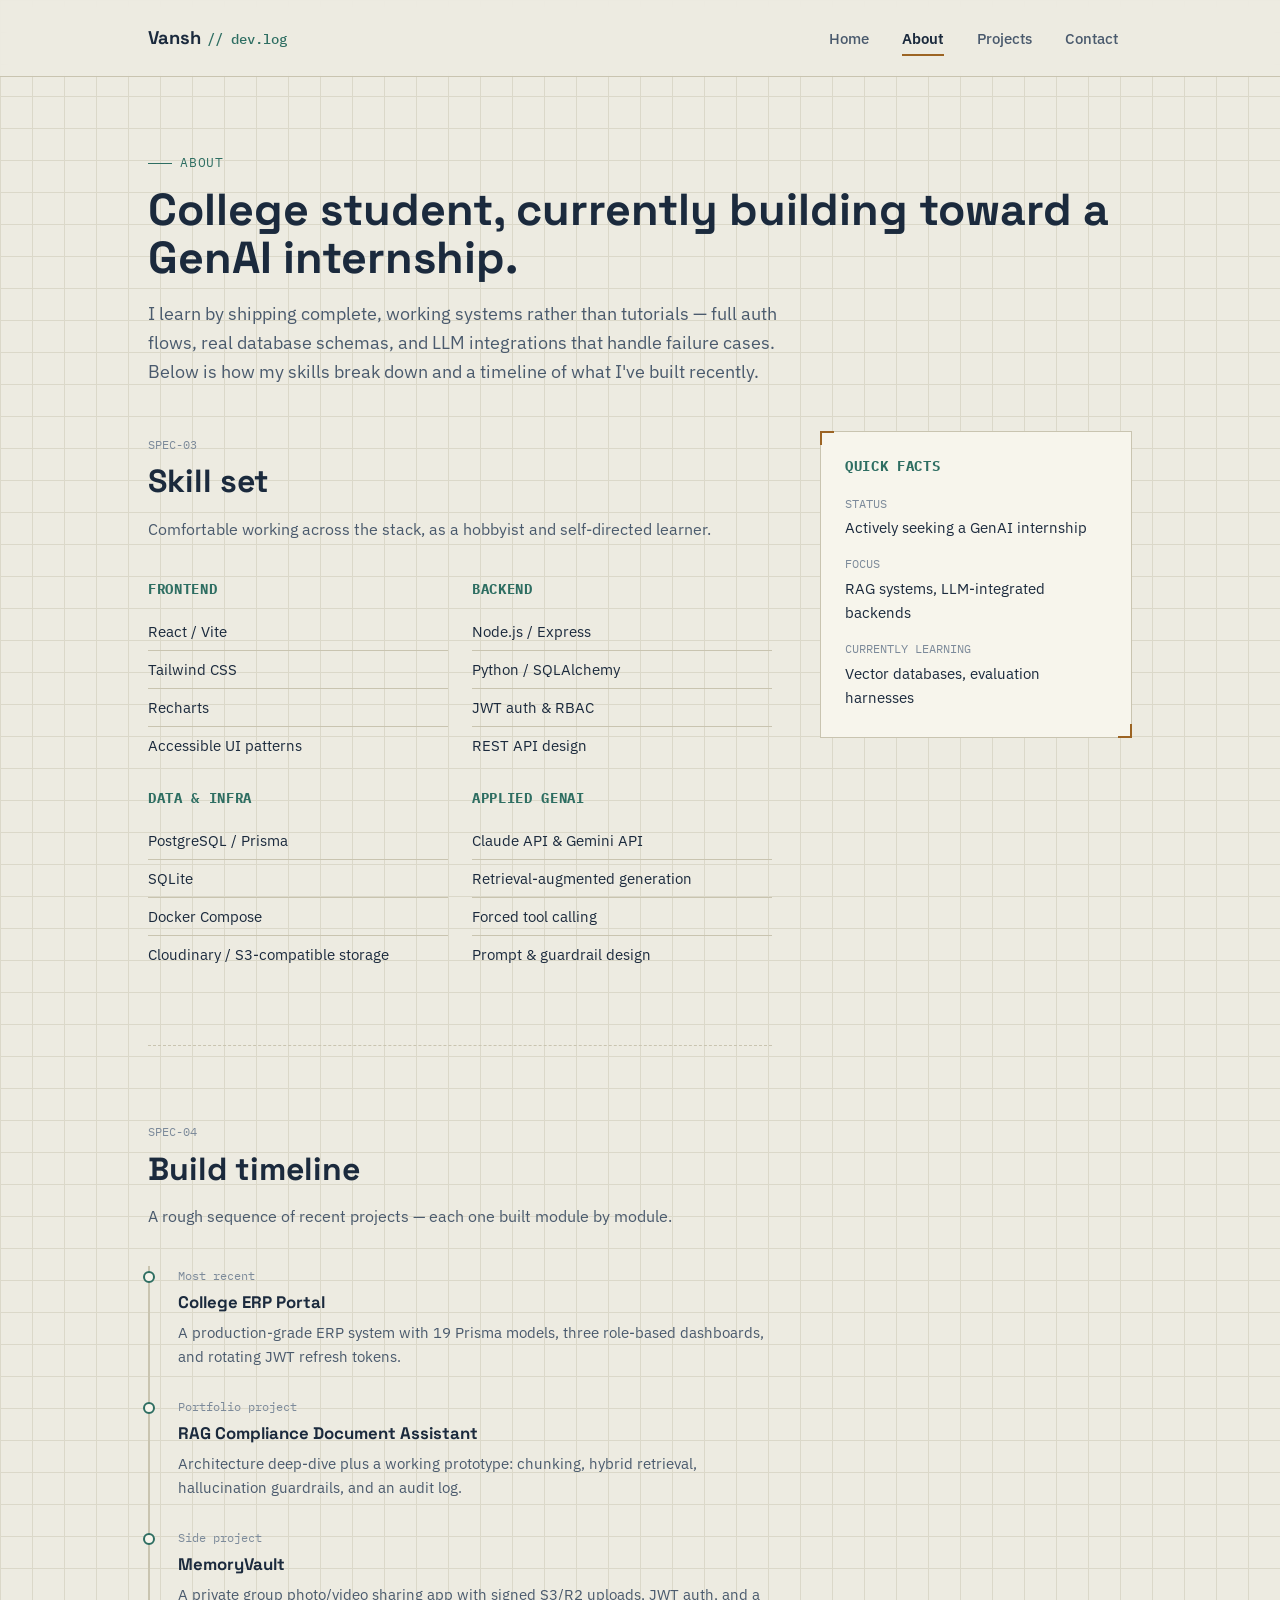
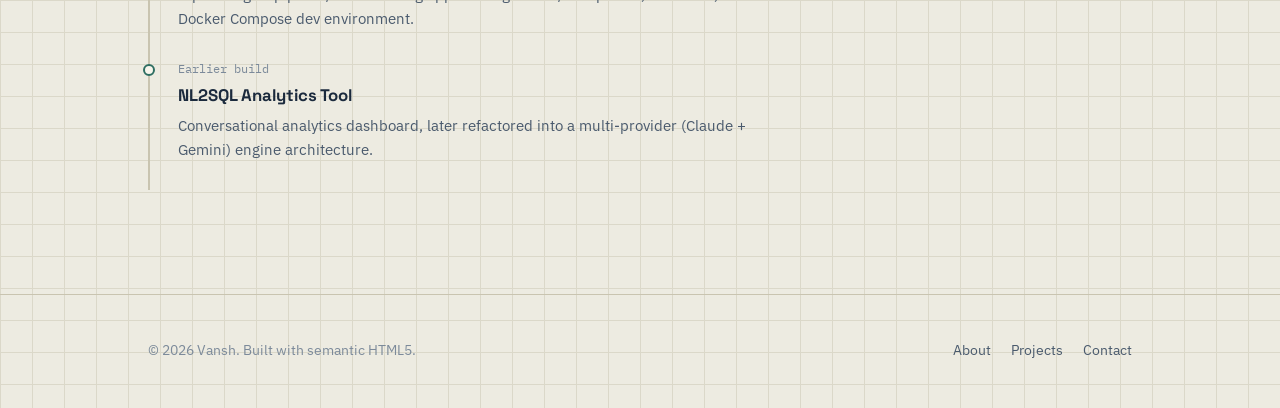
==== about.html @ 2693d818 "initial portfolio website" ====
<!DOCTYPE html>
<html lang="en">
<head>
  <meta charset="UTF-8">
  <meta name="viewport" content="width=device-width, initial-scale=1.0">
  <title>About — Vansh</title>
  <meta name="description" content="About Vansh: background, technical skill set, and a timeline of GenAI and full-stack projects.">
  <meta name="author" content="Vansh">
  <link rel="canonical" href="https://example.com/about.html">
  <link rel="stylesheet" href="css/style.css">
</head>
<body>

  <a class="skip-link" href="#main-content">Skip to main content</a>

  <header class="site-header">
    <div class="wrap header-inner">
      <a class="brand" href="index.html">
        Vansh <span class="brand-mark">// dev.log</span>
      </a>
      <button class="nav-toggle" type="button" aria-expanded="false" aria-controls="primary-nav">
        Menu
      </button>
      <nav class="primary-nav" id="primary-nav" aria-label="Primary">
        <ul>
          <li><a href="index.html">Home</a></li>
          <li><a href="about.html" aria-current="page">About</a></li>
          <li><a href="projects.html">Projects</a></li>
          <li><a href="contact.html">Contact</a></li>
        </ul>
      </nav>
    </div>
  </header>

  <main id="main-content">

    <section class="hero" style="padding-block: clamp(2.5rem, 6vw, 4rem) 1rem;" aria-labelledby="about-heading">
      <div class="wrap">
        <p class="spec-label">About</p>
        <h1 id="about-heading" style="font-family: var(--font-display); font-size: clamp(2rem, 4vw, 2.8rem); margin: 0 0 1rem;">
          College student, currently building toward a GenAI internship.
        </h1>
        <p class="hero-lede" style="max-width: 60ch;">
          I learn by shipping complete, working systems rather than tutorials — full auth flows,
          real database schemas, and LLM integrations that handle failure cases. Below is how my
          skills break down and a timeline of what I've built recently.
        </p>
      </div>
    </section>

    <div class="wrap" style="display: grid; grid-template-columns: 2fr 1fr; gap: 3rem; align-items: start;">
      <div>

        <section class="block" style="border-top: none; padding-top: 0;" aria-labelledby="skills-heading">
          <div class="block-head">
            <span class="section-index">SPEC-03</span>
            <h2 id="skills-heading">Skill set</h2>
            <p>Comfortable working across the stack, as a hobbyist and self-directed learner.</p>
          </div>

          <div class="skill-columns">
            <div>
              <h3>Frontend</h3>
              <ul>
                <li>React / Vite</li>
                <li>Tailwind CSS</li>
                <li>Recharts</li>
                <li>Accessible UI patterns</li>
              </ul>
            </div>
            <div>
              <h3>Backend</h3>
              <ul>
                <li>Node.js / Express</li>
                <li>Python / SQLAlchemy</li>
                <li>JWT auth &amp; RBAC</li>
                <li>REST API design</li>
              </ul>
            </div>
            <div>
              <h3>Data &amp; infra</h3>
              <ul>
                <li>PostgreSQL / Prisma</li>
                <li>SQLite</li>
                <li>Docker Compose</li>
                <li>Cloudinary / S3-compatible storage</li>
              </ul>
            </div>
            <div>
              <h3>Applied GenAI</h3>
              <ul>
                <li>Claude API &amp; Gemini API</li>
                <li>Retrieval-augmented generation</li>
                <li>Forced tool calling</li>
                <li>Prompt &amp; guardrail design</li>
              </ul>
            </div>
          </div>
        </section>

        <section class="block" aria-labelledby="timeline-heading">
          <div class="block-head">
            <span class="section-index">SPEC-04</span>
            <h2 id="timeline-heading">Build timeline</h2>
            <p>A rough sequence of recent projects — each one built module by module.</p>
          </div>

          <ol class="timeline">
            <li>
              <span class="timeline-label">Most recent</span>
              <h3>College ERP Portal</h3>
              <p>A production-grade ERP system with 19 Prisma models, three role-based dashboards, and rotating JWT refresh tokens.</p>
            </li>
            <li>
              <span class="timeline-label">Portfolio project</span>
              <h3>RAG Compliance Document Assistant</h3>
              <p>Architecture deep-dive plus a working prototype: chunking, hybrid retrieval, hallucination guardrails, and an audit log.</p>
            </li>
            <li>
              <span class="timeline-label">Side project</span>
              <h3>MemoryVault</h3>
              <p>A private group photo/video sharing app with signed S3/R2 uploads, JWT auth, and a Docker Compose dev environment.</p>
            </li>
            <li>
              <span class="timeline-label">Earlier build</span>
              <h3>NL2SQL Analytics Tool</h3>
              <p>Conversational analytics dashboard, later refactored into a multi-provider (Claude + Gemini) engine architecture.</p>
            </li>
          </ol>
        </section>

      </div>

      <aside class="block" style="border-top: none; padding-top: 0;" aria-labelledby="quickfacts-heading">
        <div class="bracket-frame" style="padding: 1.5rem;">
          <h2 id="quickfacts-heading" style="font-family: var(--font-mono); font-size: 0.85rem; text-transform: uppercase; letter-spacing: 0.05em; color: var(--accent-teal); margin: 0 0 1rem;">
            Quick facts
          </h2>
          <dl style="margin: 0;">
            <dt style="font-family: var(--font-mono); font-size: 0.75rem; color: var(--ink-faint); text-transform: uppercase;">Status</dt>
            <dd style="margin: 0.2rem 0 0.9rem; font-size: 0.94rem;">Actively seeking a GenAI internship</dd>

            <dt style="font-family: var(--font-mono); font-size: 0.75rem; color: var(--ink-faint); text-transform: uppercase;">Focus</dt>
            <dd style="margin: 0.2rem 0 0.9rem; font-size: 0.94rem;">RAG systems, LLM-integrated backends</dd>

            <dt style="font-family: var(--font-mono); font-size: 0.75rem; color: var(--ink-faint); text-transform: uppercase;">Currently learning</dt>
            <dd style="margin: 0.2rem 0; font-size: 0.94rem;">Vector databases, evaluation harnesses</dd>
          </dl>
        </div>
      </aside>
    </div>

  </main>

  <footer class="site-footer">
    <div class="wrap footer-inner">
      <p>&copy; 2026 Vansh. Built with semantic HTML5.</p>
      <ul class="footer-links">
        <li><a href="about.html">About</a></li>
        <li><a href="projects.html">Projects</a></li>
        <li><a href="contact.html">Contact</a></li>
      </ul>
    </div>
  </footer>

  <script src="js/main.js"></script>
</body>
</html>
---- css/style.css ----
/* =========================================================
   Vansh — Portfolio
   Design concept: engineering spec sheet / lab notebook
   ========================================================= */

@import url('https://fonts.googleapis.com/css2?family=Space+Grotesk:wght@500;600;700&family=IBM+Plex+Sans:wght@400;500;600&family=IBM+Plex+Mono:wght@400;500&display=swap');

:root {
  /* Color tokens */
  --bg: #EDEBE1;
  --bg-line: #DBD8C9;
  --surface: #F7F5EC;
  --surface-raised: #FFFFFF;
  --ink: #1B2A3D;
  --ink-soft: #4A5A6D;
  --ink-faint: #7C8A9A;
  --border: #C9C4B0;
  --accent-teal: #2E6E62;
  --accent-teal-bg: #E2ECE8;
  --accent-amber: #9C6423;
  --accent-amber-bg: #F3E8D6;
  --focus-ring: #1857B8;

  /* Type */
  --font-display: 'Space Grotesk', 'Segoe UI', sans-serif;
  --font-body: 'IBM Plex Sans', 'Segoe UI', sans-serif;
  --font-mono: 'IBM Plex Mono', 'Courier New', monospace;

  /* Layout */
  --content-width: 1080px;
  --gutter: clamp(1.25rem, 4vw, 3rem);
}

*, *::before, *::after { box-sizing: border-box; }

html {
  scroll-behavior: smooth;
}

@media (prefers-reduced-motion: reduce) {
  html { scroll-behavior: auto; }
  *, *::before, *::after {
    animation-duration: 0.01ms !important;
    animation-iteration-count: 1 !important;
    transition-duration: 0.01ms !important;
    scroll-behavior: auto !important;
  }
}

body {
  margin: 0;
  background-color: var(--bg);
  background-image:
    linear-gradient(var(--bg-line) 1px, transparent 1px),
    linear-gradient(90deg, var(--bg-line) 1px, transparent 1px);
  background-size: 32px 32px;
  color: var(--ink);
  font-family: var(--font-body);
  font-size: 1rem;
  line-height: 1.6;
  -webkit-font-smoothing: antialiased;
}

img { max-width: 100%; display: block; }

/* -----------------------------------------
   Accessibility utilities
   ----------------------------------------- */

.visually-hidden {
  position: absolute;
  width: 1px; height: 1px;
  padding: 0; margin: -1px;
  overflow: hidden;
  clip: rect(0,0,0,0);
  white-space: nowrap;
  border: 0;
}

.skip-link {
  position: absolute;
  left: 1rem;
  top: -3.5rem;
  background: var(--ink);
  color: var(--surface);
  padding: 0.75rem 1.25rem;
  border-radius: 4px;
  font-family: var(--font-mono);
  font-size: 0.9rem;
  text-decoration: none;
  z-index: 100;
  transition: top 0.15s ease;
}

.skip-link:focus {
  top: 1rem;
}

:focus-visible {
  outline: 3px solid var(--focus-ring);
  outline-offset: 3px;
  border-radius: 2px;
}

a { color: var(--accent-teal); }
a:hover { color: var(--ink); }

/* -----------------------------------------
   Layout shell
   ----------------------------------------- */

.wrap {
  max-width: var(--content-width);
  margin-inline: auto;
  padding-inline: var(--gutter);
}

/* -----------------------------------------
   Header / Nav
   ----------------------------------------- */

.site-header {
  position: sticky;
  top: 0;
  z-index: 50;
  background: rgba(237, 235, 225, 0.92);
  backdrop-filter: blur(6px);
  border-bottom: 1px solid var(--border);
}

.header-inner {
  display: flex;
  align-items: center;
  justify-content: space-between;
  padding-block: 1.1rem;
}

.brand {
  font-family: var(--font-display);
  font-weight: 700;
  font-size: 1.15rem;
  color: var(--ink);
  text-decoration: none;
  display: flex;
  align-items: baseline;
  gap: 0.4rem;
}

.brand .brand-mark {
  color: var(--accent-teal);
  font-family: var(--font-mono);
  font-weight: 500;
  font-size: 0.85rem;
}

.brand:hover { color: var(--ink); }

.primary-nav ul {
  list-style: none;
  display: flex;
  gap: 0.25rem;
  margin: 0;
  padding: 0;
}

.primary-nav a {
  display: inline-block;
  padding: 0.5rem 0.9rem;
  color: var(--ink-soft);
  text-decoration: none;
  font-size: 0.95rem;
  font-weight: 500;
  border-radius: 4px;
}

.primary-nav a:hover {
  color: var(--ink);
  background: var(--surface);
}

.primary-nav a[aria-current="page"] {
  color: var(--ink);
  font-weight: 600;
  position: relative;
}

.primary-nav a[aria-current="page"]::after {
  content: "";
  position: absolute;
  left: 0.9rem;
  right: 0.9rem;
  bottom: 0.15rem;
  height: 2px;
  background: var(--accent-amber);
}

.nav-toggle {
  display: none;
  background: none;
  border: 1px solid var(--border);
  border-radius: 4px;
  padding: 0.5rem 0.7rem;
  font-family: var(--font-mono);
  font-size: 0.85rem;
  color: var(--ink);
  cursor: pointer;
}

@media (max-width: 720px) {
  .nav-toggle { display: inline-block; }
  .primary-nav {
    display: none;
    width: 100%;
  }
  .primary-nav.is-open { display: block; }
  .primary-nav ul {
    flex-direction: column;
    padding-block: 0.5rem 1rem;
  }
  .header-inner { flex-wrap: wrap; }
}

/* -----------------------------------------
   Spec label / eyebrow system
   ----------------------------------------- */

.spec-label {
  font-family: var(--font-mono);
  font-size: 0.8rem;
  letter-spacing: 0.06em;
  color: var(--accent-teal);
  text-transform: uppercase;
  display: inline-flex;
  align-items: center;
  gap: 0.5rem;
  margin-bottom: 0.75rem;
}

.spec-label::before {
  content: "";
  width: 1.5rem;
  height: 1px;
  background: var(--accent-teal);
}

/* -----------------------------------------
   Corner-bracket framing (technical drawing motif)
   ----------------------------------------- */

.bracket-frame {
  position: relative;
  border: 1px solid var(--border);
  background: var(--surface);
}

.bracket-frame::before,
.bracket-frame::after {
  content: "";
  position: absolute;
  width: 14px;
  height: 14px;
  border: 2px solid var(--accent-amber);
}

.bracket-frame::before {
  top: -1px; left: -1px;
  border-right: none;
  border-bottom: none;
}

.bracket-frame::after {
  bottom: -1px; right: -1px;
  border-left: none;
  border-top: none;
}

/* -----------------------------------------
   Hero
   ----------------------------------------- */

.hero {
  padding-block: clamp(3rem, 8vw, 6rem) clamp(2rem, 6vw, 4rem);
}

.hero-grid {
  display: grid;
  grid-template-columns: 1.1fr 0.9fr;
  gap: clamp(2rem, 5vw, 4rem);
  align-items: center;
}

@media (max-width: 860px) {
  .hero-grid { grid-template-columns: 1fr; }
}

.hero h1 {
  font-family: var(--font-display);
  font-size: clamp(2.2rem, 5vw, 3.4rem);
  line-height: 1.08;
  margin: 0 0 1.1rem;
  color: var(--ink);
}

.hero h1 .accent { color: var(--accent-teal); }

.hero-lede {
  font-size: 1.15rem;
  color: var(--ink-soft);
  max-width: 46ch;
  margin: 0 0 1.75rem;
}

.hero-actions {
  display: flex;
  gap: 0.9rem;
  flex-wrap: wrap;
}

.btn {
  font-family: var(--font-body);
  font-weight: 600;
  font-size: 0.95rem;
  padding: 0.8rem 1.4rem;
  border-radius: 4px;
  text-decoration: none;
  display: inline-flex;
  align-items: center;
  gap: 0.5rem;
  border: 1px solid transparent;
  cursor: pointer;
}

.btn-primary {
  background: var(--ink);
  color: var(--surface);
}
.btn-primary:hover { background: var(--accent-teal); color: #fff; }

.btn-secondary {
  background: transparent;
  color: var(--ink);
  border-color: var(--border);
}
.btn-secondary:hover { border-color: var(--ink); background: var(--surface); }

/* -----------------------------------------
   Pipeline diagram (signature element)
   ----------------------------------------- */

.pipeline-diagram {
  width: 100%;
  height: auto;
}

.pipeline-diagram text {
  font-family: var(--font-mono);
}

.pipeline-node-label {
  font-size: 11px;
  fill: var(--ink-faint);
  letter-spacing: 0.04em;
}

.pipeline-node-title {
  font-size: 14px;
  font-weight: 600;
  fill: var(--ink);
}

/* -----------------------------------------
   Sections
   ----------------------------------------- */

section.block {
  padding-block: clamp(2.5rem, 6vw, 4.5rem);
  border-top: 1px dashed var(--border);
}

.block-head {
  max-width: 60ch;
  margin-bottom: 2.25rem;
}

.block-head h2 {
  font-family: var(--font-display);
  font-size: clamp(1.5rem, 3vw, 2rem);
  margin: 0 0 0.6rem;
}

.block-head p {
  color: var(--ink-soft);
  margin: 0;
}

/* -----------------------------------------
   Cards (projects, strengths)
   ----------------------------------------- */

.card-grid {
  display: grid;
  grid-template-columns: repeat(auto-fit, minmax(260px, 1fr));
  gap: 1.25rem;
}

.card {
  background: var(--surface);
  border: 1px solid var(--border);
  border-radius: 6px;
  padding: 1.5rem;
}

.card h3 {
  font-family: var(--font-display);
  font-size: 1.1rem;
  margin: 0 0 0.5rem;
}

.card p {
  color: var(--ink-soft);
  margin: 0 0 0.9rem;
  font-size: 0.96rem;
}

.tag-list {
  list-style: none;
  display: flex;
  flex-wrap: wrap;
  gap: 0.4rem;
  padding: 0;
  margin: 0 0 0.9rem;
}

.tag-list li {
  font-family: var(--font-mono);
  font-size: 0.75rem;
  background: var(--accent-teal-bg);
  color: var(--accent-teal);
  padding: 0.25rem 0.55rem;
  border-radius: 3px;
}

.card-link {
  font-family: var(--font-mono);
  font-size: 0.85rem;
  font-weight: 500;
  text-decoration: none;
  display: inline-flex;
  align-items: center;
  gap: 0.35rem;
}

/* -----------------------------------------
   Project detail articles (projects.html)
   ----------------------------------------- */

.project-article {
  padding-block: clamp(2rem, 5vw, 3.5rem);
  border-top: 1px dashed var(--border);
}

.project-article:first-of-type {
  border-top: none;
}

.project-head {
  display: flex;
  justify-content: space-between;
  align-items: baseline;
  flex-wrap: wrap;
  gap: 0.75rem;
  margin-bottom: 1rem;
}

.project-head h2 {
  font-family: var(--font-display);
  font-size: 1.5rem;
  margin: 0;
}

.project-status {
  font-family: var(--font-mono);
  font-size: 0.75rem;
  text-transform: uppercase;
  letter-spacing: 0.05em;
  color: var(--accent-amber);
  background: var(--accent-amber-bg);
  padding: 0.3rem 0.6rem;
  border-radius: 3px;
}

.project-body {
  display: grid;
  grid-template-columns: 2fr 1fr;
  gap: 2rem;
}

@media (max-width: 780px) {
  .project-body { grid-template-columns: 1fr; }
}

.project-meta dt {
  font-family: var(--font-mono);
  font-size: 0.75rem;
  text-transform: uppercase;
  color: var(--ink-faint);
  margin-top: 0.9rem;
}

.project-meta dt:first-child { margin-top: 0; }

.project-meta dd {
  margin: 0.2rem 0 0;
  font-size: 0.92rem;
  color: var(--ink-soft);
}

/* -----------------------------------------
   Skills / about
   ----------------------------------------- */

.skill-columns {
  display: grid;
  grid-template-columns: repeat(auto-fit, minmax(220px, 1fr));
  gap: 1.5rem;
}

.skill-columns h3 {
  font-family: var(--font-mono);
  font-size: 0.85rem;
  text-transform: uppercase;
  letter-spacing: 0.05em;
  color: var(--accent-teal);
  margin: 0 0 0.75rem;
}

.skill-columns ul {
  margin: 0;
  padding: 0;
  list-style: none;
}

.skill-columns li {
  padding: 0.4rem 0;
  border-bottom: 1px solid var(--border);
  font-size: 0.95rem;
}

.skill-columns li:last-child { border-bottom: none; }

/* Timeline */

.timeline {
  list-style: none;
  margin: 0;
  padding: 0;
  border-left: 2px solid var(--border);
}

.timeline li {
  position: relative;
  padding: 0 0 1.75rem 1.75rem;
}

.timeline li::before {
  content: "";
  position: absolute;
  left: -7px;
  top: 0.3rem;
  width: 12px;
  height: 12px;
  border-radius: 50%;
  background: var(--surface);
  border: 2px solid var(--accent-teal);
}

.timeline .timeline-label {
  font-family: var(--font-mono);
  font-size: 0.78rem;
  color: var(--ink-faint);
  display: block;
  margin-bottom: 0.2rem;
}

.timeline h3 {
  font-family: var(--font-display);
  font-size: 1.05rem;
  margin: 0 0 0.3rem;
}

.timeline p {
  margin: 0;
  color: var(--ink-soft);
  font-size: 0.94rem;
}

/* -----------------------------------------
   Contact form
   ----------------------------------------- */

.contact-layout {
  display: grid;
  grid-template-columns: 1fr 1.2fr;
  gap: 2.5rem;
}

@media (max-width: 780px) {
  .contact-layout { grid-template-columns: 1fr; }
}

.contact-form {
  display: flex;
  flex-direction: column;
  gap: 1.3rem;
}

.form-field {
  display: flex;
  flex-direction: column;
  gap: 0.4rem;
}

.form-field label {
  font-family: var(--font-mono);
  font-size: 0.8rem;
  text-transform: uppercase;
  letter-spacing: 0.04em;
  color: var(--ink);
}

.required-mark {
  color: var(--accent-amber);
}

.form-field input,
.form-field textarea,
.form-field select {
  font-family: var(--font-body);
  font-size: 1rem;
  padding: 0.75rem 0.9rem;
  border: 1px solid var(--border);
  border-radius: 4px;
  background: var(--surface-raised);
  color: var(--ink);
}

.form-field input:focus-visible,
.form-field textarea:focus-visible,
.form-field select:focus-visible {
  outline: 3px solid var(--focus-ring);
  outline-offset: 1px;
  border-color: var(--focus-ring);
}

.form-hint {
  font-size: 0.82rem;
  color: var(--ink-faint);
}

.form-error {
  font-size: 0.85rem;
  color: #A3312A;
  font-weight: 600;
  display: none;
}

.form-field.has-error .form-error { display: block; }
.form-field.has-error input,
.form-field.has-error textarea {
  border-color: #A3312A;
}

.form-status {
  font-size: 0.9rem;
  padding: 0.8rem 1rem;
  border-radius: 4px;
  display: none;
}

.form-status.is-visible { display: block; }

.form-status.success {
  background: var(--accent-teal-bg);
  color: var(--accent-teal);
}

.contact-aside .card { margin-bottom: 1rem; }

.contact-list {
  list-style: none;
  margin: 0;
  padding: 0;
}

.contact-list li {
  display: flex;
  justify-content: space-between;
  gap: 1rem;
  padding: 0.6rem 0;
  border-bottom: 1px solid var(--border);
  font-size: 0.94rem;
}

.contact-list li:last-child { border-bottom: none; }

.contact-list dt {
  font-family: var(--font-mono);
  font-size: 0.78rem;
  color: var(--ink-faint);
}

/* -----------------------------------------
   Footer
   ----------------------------------------- */

.site-footer {
  border-top: 1px solid var(--border);
  padding-block: 2rem;
  margin-top: 2rem;
}

.footer-inner {
  display: flex;
  justify-content: space-between;
  align-items: center;
  flex-wrap: wrap;
  gap: 1rem;
  font-size: 0.85rem;
  color: var(--ink-faint);
}

.footer-inner a {
  color: var(--ink-soft);
  text-decoration: none;
}

.footer-inner a:hover { color: var(--ink); text-decoration: underline; }

.footer-links {
  list-style: none;
  display: flex;
  gap: 1.25rem;
  padding: 0;
  margin: 0;
}

/* -----------------------------------------
   Misc
   ----------------------------------------- */

.section-index {
  font-family: var(--font-mono);
  font-size: 0.75rem;
  color: var(--ink-faint);
}
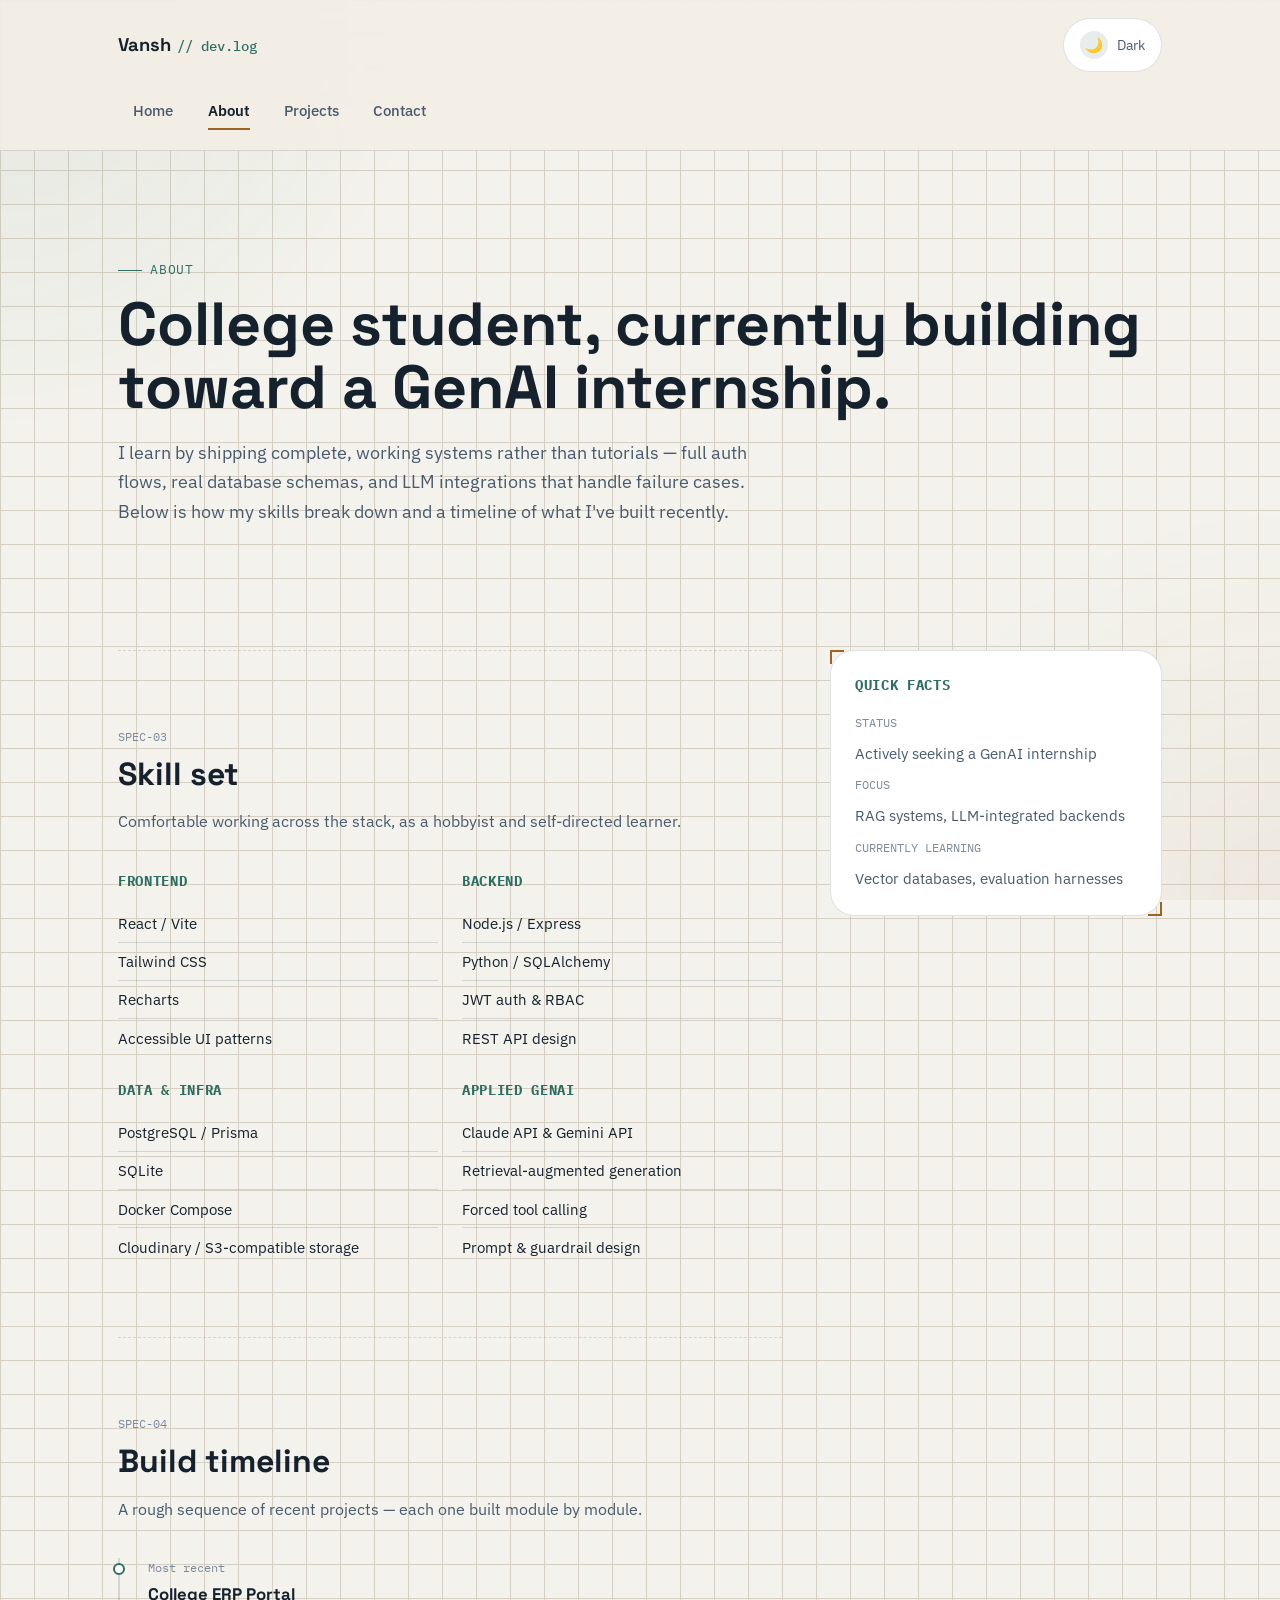
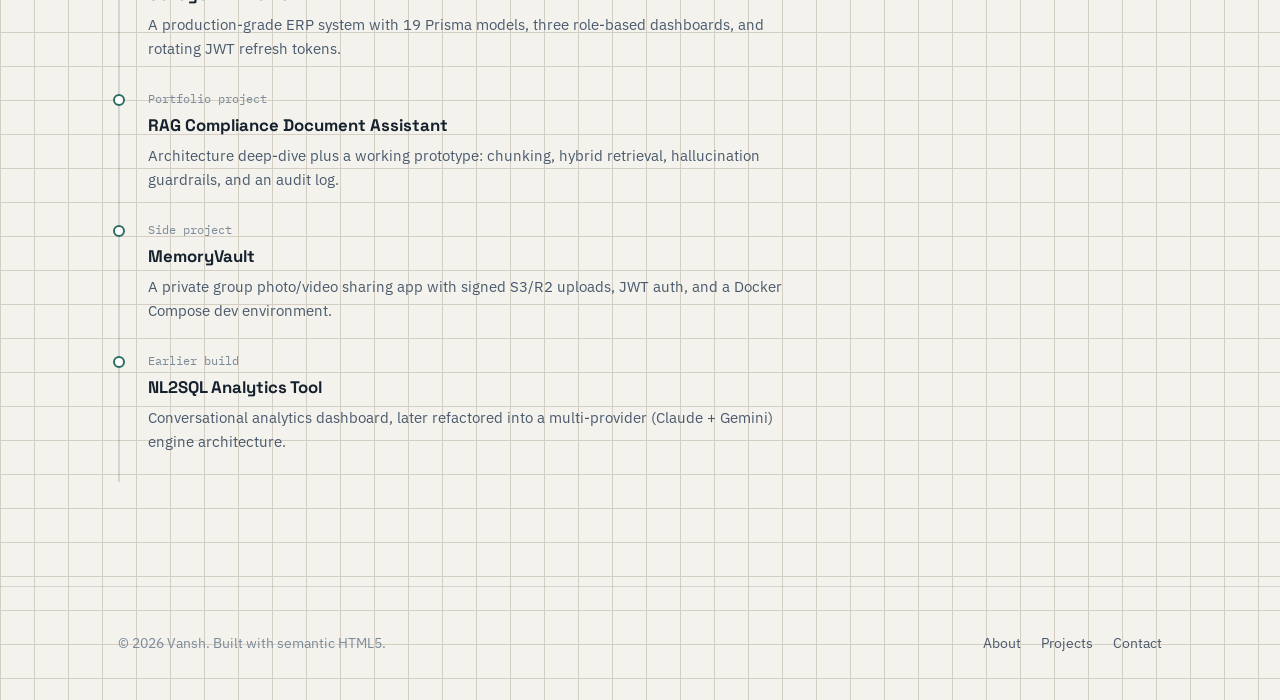
==== commit e8dad78b: "Update portfolio: improve styling and functionality" ====
--- a/about.html
+++ b/about.html
@@ -18,9 +18,15 @@
       <a class="brand" href="index.html">
         Vansh <span class="brand-mark">// dev.log</span>
       </a>
-      <button class="nav-toggle" type="button" aria-expanded="false" aria-controls="primary-nav">
-        Menu
-      </button>
+      <div class="header-actions">
+        <button class="theme-toggle" type="button" aria-label="Toggle dark mode" aria-pressed="false">
+          <span class="theme-toggle__icon">🌙</span>
+          <span class="theme-toggle__label">Dark</span>
+        </button>
+        <button class="nav-toggle" type="button" aria-expanded="false" aria-controls="primary-nav">
+          Menu
+        </button>
+      </div>
       <nav class="primary-nav" id="primary-nav" aria-label="Primary">
         <ul>
           <li><a href="index.html">Home</a></li>
@@ -34,13 +40,13 @@
 
   <main id="main-content">
 
-    <section class="hero" style="padding-block: clamp(2.5rem, 6vw, 4rem) 1rem;" aria-labelledby="about-heading">
-      <div class="wrap">
+    <section class="hero" aria-labelledby="about-heading">
+      <div class="wrap hero-hero">
         <p class="spec-label">About</p>
-        <h1 id="about-heading" style="font-family: var(--font-display); font-size: clamp(2rem, 4vw, 2.8rem); margin: 0 0 1rem;">
+        <h1 id="about-heading">
           College student, currently building toward a GenAI internship.
         </h1>
-        <p class="hero-lede" style="max-width: 60ch;">
+        <p class="hero-lede">
           I learn by shipping complete, working systems rather than tutorials — full auth flows,
           real database schemas, and LLM integrations that handle failure cases. Below is how my
           skills break down and a timeline of what I've built recently.
@@ -48,10 +54,10 @@
       </div>
     </section>
 
-    <div class="wrap" style="display: grid; grid-template-columns: 2fr 1fr; gap: 3rem; align-items: start;">
+    <div class="wrap page-grid">
       <div>
 
-        <section class="block" style="border-top: none; padding-top: 0;" aria-labelledby="skills-heading">
+        <section class="block no-top-border" aria-labelledby="skills-heading">
           <div class="block-head">
             <span class="section-index">SPEC-03</span>
             <h2 id="skills-heading">Skill set</h2>
@@ -131,20 +137,18 @@
 
       </div>
 
-      <aside class="block" style="border-top: none; padding-top: 0;" aria-labelledby="quickfacts-heading">
-        <div class="bracket-frame" style="padding: 1.5rem;">
-          <h2 id="quickfacts-heading" style="font-family: var(--font-mono); font-size: 0.85rem; text-transform: uppercase; letter-spacing: 0.05em; color: var(--accent-teal); margin: 0 0 1rem;">
-            Quick facts
-          </h2>
-          <dl style="margin: 0;">
-            <dt style="font-family: var(--font-mono); font-size: 0.75rem; color: var(--ink-faint); text-transform: uppercase;">Status</dt>
-            <dd style="margin: 0.2rem 0 0.9rem; font-size: 0.94rem;">Actively seeking a GenAI internship</dd>
+      <aside class="block no-top-border quick-facts" aria-labelledby="quickfacts-heading">
+        <div class="bracket-frame quick-facts-panel">
+          <h2 id="quickfacts-heading">Quick facts</h2>
+          <dl>
+            <dt>Status</dt>
+            <dd>Actively seeking a GenAI internship</dd>
 
-            <dt style="font-family: var(--font-mono); font-size: 0.75rem; color: var(--ink-faint); text-transform: uppercase;">Focus</dt>
-            <dd style="margin: 0.2rem 0 0.9rem; font-size: 0.94rem;">RAG systems, LLM-integrated backends</dd>
+            <dt>Focus</dt>
+            <dd>RAG systems, LLM-integrated backends</dd>
 
-            <dt style="font-family: var(--font-mono); font-size: 0.75rem; color: var(--ink-faint); text-transform: uppercase;">Currently learning</dt>
-            <dd style="margin: 0.2rem 0; font-size: 0.94rem;">Vector databases, evaluation harnesses</dd>
+            <dt>Currently learning</dt>
+            <dd>Vector databases, evaluation harnesses</dd>
           </dl>
         </div>
       </aside>
--- a/css/style.css
+++ b/css/style.css
@@ -1,4 +1,4 @@
-/* =========================================================
+﻿/* =========================================================
    Vansh — Portfolio
    Design concept: engineering spec sheet / lab notebook
    ========================================================= */
@@ -6,29 +6,26 @@
 @import url('https://fonts.googleapis.com/css2?family=Space+Grotesk:wght@500;600;700&family=IBM+Plex+Sans:wght@400;500;600&family=IBM+Plex+Mono:wght@400;500&display=swap');
 
 :root {
-  /* Color tokens */
-  --bg: #EDEBE1;
-  --bg-line: #DBD8C9;
-  --surface: #F7F5EC;
-  --surface-raised: #FFFFFF;
-  --ink: #1B2A3D;
-  --ink-soft: #4A5A6D;
-  --ink-faint: #7C8A9A;
-  --border: #C9C4B0;
-  --accent-teal: #2E6E62;
-  --accent-teal-bg: #E2ECE8;
-  --accent-amber: #9C6423;
-  --accent-amber-bg: #F3E8D6;
-  --focus-ring: #1857B8;
-
-  /* Type */
+  --bg: #f3f2ec;
+  --bg-line: #d5cfc3;
+  --surface: #ffffff;
+  --surface-raised: #f8f5ee;
+  --ink: #15212d;
+  --ink-soft: #4a5a6d;
+  --ink-faint: #7c8a9a;
+  --border: rgba(27, 42, 61, 0.14);
+  --accent-teal: #2e6e62;
+  --accent-teal-bg: #e2ece8;
+  --accent-amber: #9c6423;
+  --accent-amber-bg: #f3e8d6;
+  --focus-ring: #1857b8;
+  --shadow: 0 28px 80px rgba(31, 41, 51, 0.08);
+  --radius: 24px;
+  --content-width: 1140px;
+  --gutter: clamp(1.25rem, 4vw, 3rem);
   --font-display: 'Space Grotesk', 'Segoe UI', sans-serif;
   --font-body: 'IBM Plex Sans', 'Segoe UI', sans-serif;
   --font-mono: 'IBM Plex Mono', 'Courier New', monospace;
-
-  /* Layout */
-  --content-width: 1080px;
-  --gutter: clamp(1.25rem, 4vw, 3rem);
 }
 
 *, *::before, *::after { box-sizing: border-box; }
@@ -49,11 +46,12 @@
 
 body {
   margin: 0;
+  min-height: 100vh;
   background-color: var(--bg);
   background-image:
     linear-gradient(var(--bg-line) 1px, transparent 1px),
     linear-gradient(90deg, var(--bg-line) 1px, transparent 1px);
-  background-size: 32px 32px;
+  background-size: 34px 34px;
   color: var(--ink);
   font-family: var(--font-body);
   font-size: 1rem;
@@ -61,16 +59,25 @@
   -webkit-font-smoothing: antialiased;
 }
 
+body::before {
+  content: '';
+  position: fixed;
+  inset: 0;
+  pointer-events: none;
+  background: radial-gradient(circle at top left, rgba(46, 110, 98, 0.14), transparent 28%),
+              radial-gradient(circle at bottom right, rgba(156, 100, 35, 0.1), transparent 26%);
+  opacity: 0.55;
+  z-index: -1;
+}
+
 img { max-width: 100%; display: block; }
-
-/* -----------------------------------------
-   Accessibility utilities
-   ----------------------------------------- */
 
 .visually-hidden {
   position: absolute;
-  width: 1px; height: 1px;
-  padding: 0; margin: -1px;
+  width: 1px;
+  height: 1px;
+  padding: 0;
+  margin: -1px;
   overflow: hidden;
   clip: rect(0,0,0,0);
   white-space: nowrap;
@@ -105,33 +112,26 @@
 a { color: var(--accent-teal); }
 a:hover { color: var(--ink); }
 
-/* -----------------------------------------
-   Layout shell
-   ----------------------------------------- */
-
 .wrap {
   max-width: var(--content-width);
   margin-inline: auto;
   padding-inline: var(--gutter);
 }
 
-/* -----------------------------------------
-   Header / Nav
-   ----------------------------------------- */
-
 .site-header {
   position: sticky;
   top: 0;
   z-index: 50;
-  background: rgba(237, 235, 225, 0.92);
-  backdrop-filter: blur(6px);
+  background: rgba(243, 238, 229, 0.92);
+  backdrop-filter: blur(10px);
   border-bottom: 1px solid var(--border);
 }
 
 .header-inner {
-  display: flex;
-  align-items: center;
-  justify-content: space-between;
+  display: grid;
+  grid-template-columns: auto minmax(auto, 1fr);
+  align-items: center;
+  gap: 1rem;
   padding-block: 1.1rem;
 }
 
@@ -141,7 +141,7 @@
   font-size: 1.15rem;
   color: var(--ink);
   text-decoration: none;
-  display: flex;
+  display: inline-flex;
   align-items: baseline;
   gap: 0.4rem;
 }
@@ -155,6 +155,10 @@
 
 .brand:hover { color: var(--ink); }
 
+.primary-nav {
+  justify-self: end;
+}
+
 .primary-nav ul {
   list-style: none;
   display: flex;
@@ -164,13 +168,15 @@
 }
 
 .primary-nav a {
-  display: inline-block;
-  padding: 0.5rem 0.9rem;
+  display: inline-flex;
+  align-items: center;
+  padding: 0.65rem 0.95rem;
   color: var(--ink-soft);
   text-decoration: none;
   font-size: 0.95rem;
   font-weight: 500;
-  border-radius: 4px;
+  border-radius: 6px;
+  transition: background 0.2s ease, color 0.2s ease;
 }
 
 .primary-nav a:hover {
@@ -187,8 +193,8 @@
 .primary-nav a[aria-current="page"]::after {
   content: "";
   position: absolute;
-  left: 0.9rem;
-  right: 0.9rem;
+  left: 0.95rem;
+  right: 0.95rem;
   bottom: 0.15rem;
   height: 2px;
   background: var(--accent-amber);
@@ -198,16 +204,56 @@
   display: none;
   background: none;
   border: 1px solid var(--border);
-  border-radius: 4px;
-  padding: 0.5rem 0.7rem;
+  border-radius: 7px;
+  padding: 0.6rem 0.85rem;
   font-family: var(--font-mono);
   font-size: 0.85rem;
   color: var(--ink);
   cursor: pointer;
 }
 
+.header-actions {
+  display: flex;
+  align-items: center;
+  justify-content: flex-end;
+  gap: 0.75rem;
+}
+
+.theme-toggle {
+  display: inline-flex;
+  align-items: center;
+  gap: 0.55rem;
+  border: 1px solid var(--border);
+  border-radius: 999px;
+  padding: 0.75rem 1rem;
+  background: var(--surface);
+  color: var(--ink-soft);
+  font-family: var(--font-body);
+  font-size: 0.9rem;
+  cursor: pointer;
+  transition: transform 0.2s ease, background-color 0.2s ease, color 0.2s ease, border-color 0.2s ease;
+}
+
+.theme-toggle:hover,
+.theme-toggle:focus-visible {
+  transform: translateY(-1px);
+  border-color: var(--accent-teal);
+  background: var(--accent-teal-bg);
+  color: var(--ink);
+}
+
+.theme-toggle__icon {
+  display: inline-flex;
+  align-items: center;
+  justify-content: center;
+  width: 1.75rem;
+  height: 1.75rem;
+  border-radius: 50%;
+  background: rgba(46, 110, 98, 0.12);
+}
+
 @media (max-width: 720px) {
-  .nav-toggle { display: inline-block; }
+  .nav-toggle { display: inline-flex; }
   .primary-nav {
     display: none;
     width: 100%;
@@ -215,14 +261,22 @@
   .primary-nav.is-open { display: block; }
   .primary-nav ul {
     flex-direction: column;
-    padding-block: 0.5rem 1rem;
+    padding-block: 0.75rem;
   }
-  .header-inner { flex-wrap: wrap; }
-}
-
-/* -----------------------------------------
-   Spec label / eyebrow system
-   ----------------------------------------- */
+  .primary-nav a {
+    width: 100%;
+    padding: 0.95rem 1rem;
+  }
+  .header-inner {
+    grid-template-columns: 1fr;
+    gap: 0.75rem;
+    align-items: stretch;
+  }
+  .header-actions {
+    justify-content: space-between;
+    width: 100%;
+  }
+}
 
 .spec-label {
   font-family: var(--font-mono);
@@ -243,14 +297,11 @@
   background: var(--accent-teal);
 }
 
-/* -----------------------------------------
-   Corner-bracket framing (technical drawing motif)
-   ----------------------------------------- */
-
 .bracket-frame {
   position: relative;
   border: 1px solid var(--border);
   background: var(--surface);
+  border-radius: 24px;
 }
 
 .bracket-frame::before,
@@ -263,28 +314,26 @@
 }
 
 .bracket-frame::before {
-  top: -1px; left: -1px;
+  top: -1px;
+  left: -1px;
   border-right: none;
   border-bottom: none;
 }
 
 .bracket-frame::after {
-  bottom: -1px; right: -1px;
+  bottom: -1px;
+  right: -1px;
   border-left: none;
   border-top: none;
 }
 
-/* -----------------------------------------
-   Hero
-   ----------------------------------------- */
-
 .hero {
-  padding-block: clamp(3rem, 8vw, 6rem) clamp(2rem, 6vw, 4rem);
+  padding-block: clamp(3rem, 8vw, 6rem);
 }
 
 .hero-grid {
   display: grid;
-  grid-template-columns: 1.1fr 0.9fr;
+  grid-template-columns: minmax(0, 1.1fr) minmax(0, 0.9fr);
   gap: clamp(2rem, 5vw, 4rem);
   align-items: center;
 }
@@ -295,10 +344,9 @@
 
 .hero h1 {
   font-family: var(--font-display);
-  font-size: clamp(2.2rem, 5vw, 3.4rem);
-  line-height: 1.08;
+  font-size: clamp(2.2rem, 5vw, 3.8rem);
+  line-height: 1.05;
   margin: 0 0 1.1rem;
-  color: var(--ink);
 }
 
 .hero h1 .accent { color: var(--accent-teal); }
@@ -306,7 +354,7 @@
 .hero-lede {
   font-size: 1.15rem;
   color: var(--ink-soft);
-  max-width: 46ch;
+  max-width: 60ch;
   margin: 0 0 1.75rem;
 }
 
@@ -320,32 +368,39 @@
   font-family: var(--font-body);
   font-weight: 600;
   font-size: 0.95rem;
-  padding: 0.8rem 1.4rem;
-  border-radius: 4px;
+  padding: 0.95rem 1.6rem;
+  border-radius: 999px;
   text-decoration: none;
   display: inline-flex;
   align-items: center;
   gap: 0.5rem;
   border: 1px solid transparent;
   cursor: pointer;
-}
+  transition: transform 0.2s ease, background-color 0.2s ease, border-color 0.2s ease, color 0.2s ease;
+}
+
+.btn:hover { transform: translateY(-1px); }
 
 .btn-primary {
   background: var(--ink);
   color: var(--surface);
 }
-.btn-primary:hover { background: var(--accent-teal); color: #fff; }
+
+.btn-primary:hover { background: var(--accent-teal); }
 
 .btn-secondary {
   background: transparent;
   color: var(--ink);
   border-color: var(--border);
 }
+
 .btn-secondary:hover { border-color: var(--ink); background: var(--surface); }
 
-/* -----------------------------------------
-   Pipeline diagram (signature element)
-   ----------------------------------------- */
+.pipeline-figure {
+  padding: 1.75rem;
+  margin: 0;
+  box-shadow: var(--shadow);
+}
 
 .pipeline-diagram {
   width: 100%;
@@ -368,10 +423,6 @@
   fill: var(--ink);
 }
 
-/* -----------------------------------------
-   Sections
-   ----------------------------------------- */
-
 section.block {
   padding-block: clamp(2.5rem, 6vw, 4.5rem);
   border-top: 1px dashed var(--border);
@@ -393,10 +444,6 @@
   margin: 0;
 }
 
-/* -----------------------------------------
-   Cards (projects, strengths)
-   ----------------------------------------- */
-
 .card-grid {
   display: grid;
   grid-template-columns: repeat(auto-fit, minmax(260px, 1fr));
@@ -406,14 +453,15 @@
 .card {
   background: var(--surface);
   border: 1px solid var(--border);
-  border-radius: 6px;
+  border-radius: 24px;
   padding: 1.5rem;
+  box-shadow: var(--shadow);
 }
 
 .card h3 {
   font-family: var(--font-display);
   font-size: 1.1rem;
-  margin: 0 0 0.5rem;
+  margin: 0 0 0.75rem;
 }
 
 .card p {
@@ -450,18 +498,12 @@
   gap: 0.35rem;
 }
 
-/* -----------------------------------------
-   Project detail articles (projects.html)
-   ----------------------------------------- */
-
 .project-article {
   padding-block: clamp(2rem, 5vw, 3.5rem);
   border-top: 1px dashed var(--border);
 }
 
-.project-article:first-of-type {
-  border-top: none;
-}
+.project-article:first-of-type { border-top: none; }
 
 .project-head {
   display: flex;
@@ -515,10 +557,6 @@
   color: var(--ink-soft);
 }
 
-/* -----------------------------------------
-   Skills / about
-   ----------------------------------------- */
-
 .skill-columns {
   display: grid;
   grid-template-columns: repeat(auto-fit, minmax(220px, 1fr));
@@ -547,8 +585,6 @@
 }
 
 .skill-columns li:last-child { border-bottom: none; }
-
-/* Timeline */
 
 .timeline {
   list-style: none;
@@ -594,9 +630,56 @@
   font-size: 0.94rem;
 }
 
-/* -----------------------------------------
-   Contact form
-   ----------------------------------------- */
+.page-grid {
+  display: grid;
+  gap: 3rem;
+}
+
+@media (min-width: 900px) {
+  .page-grid {
+    grid-template-columns: 2fr 1fr;
+    align-items: start;
+  }
+}
+
+.no-top-border { border-top: none; padding-top: 0; }
+
+.quick-facts {
+  display: grid;
+  gap: 1rem;
+}
+
+.quick-facts-panel {
+  padding: 1.5rem;
+}
+
+.quick-facts-panel h2 {
+  font-family: var(--font-mono);
+  font-size: 0.85rem;
+  text-transform: uppercase;
+  letter-spacing: 0.05em;
+  color: var(--accent-teal);
+  margin: 0 0 1rem;
+}
+
+.quick-facts-panel dl {
+  margin: 0;
+  display: grid;
+  gap: 0.6rem;
+}
+
+.quick-facts-panel dt {
+  font-family: var(--font-mono);
+  font-size: 0.75rem;
+  color: var(--ink-faint);
+  text-transform: uppercase;
+}
+
+.quick-facts-panel dd {
+  margin: 0;
+  font-size: 0.94rem;
+  color: var(--ink-soft);
+}
 
 .contact-layout {
   display: grid;
@@ -617,7 +700,7 @@
 .form-field {
   display: flex;
   flex-direction: column;
-  gap: 0.4rem;
+  gap: 0.5rem;
 }
 
 .form-field label {
@@ -637,9 +720,9 @@
 .form-field select {
   font-family: var(--font-body);
   font-size: 1rem;
-  padding: 0.75rem 0.9rem;
+  padding: 0.85rem 1rem;
   border: 1px solid var(--border);
-  border-radius: 4px;
+  border-radius: 16px;
   background: var(--surface-raised);
   color: var(--ink);
 }
@@ -666,24 +749,20 @@
 
 .form-field.has-error .form-error { display: block; }
 .form-field.has-error input,
-.form-field.has-error textarea {
-  border-color: #A3312A;
-}
+.form-field.has-error textarea { border-color: #A3312A; }
 
 .form-status {
   font-size: 0.9rem;
-  padding: 0.8rem 1rem;
-  border-radius: 4px;
+  padding: 0.9rem 1rem;
+  border-radius: 14px;
   display: none;
-}
-
-.form-status.is-visible { display: block; }
-
-.form-status.success {
+  border: 1px solid transparent;
   background: var(--accent-teal-bg);
   color: var(--accent-teal);
 }
 
+.form-status.is-visible { display: block; }
+
 .contact-aside .card { margin-bottom: 1rem; }
 
 .contact-list {
@@ -696,7 +775,7 @@
   display: flex;
   justify-content: space-between;
   gap: 1rem;
-  padding: 0.6rem 0;
+  padding: 0.75rem 0;
   border-bottom: 1px solid var(--border);
   font-size: 0.94rem;
 }
@@ -708,10 +787,6 @@
   font-size: 0.78rem;
   color: var(--ink-faint);
 }
-
-/* -----------------------------------------
-   Footer
-   ----------------------------------------- */
 
 .site-footer {
   border-top: 1px solid var(--border);
@@ -744,12 +819,60 @@
   margin: 0;
 }
 
-/* -----------------------------------------
-   Misc
-   ----------------------------------------- */
-
 .section-index {
   font-family: var(--font-mono);
   font-size: 0.75rem;
   color: var(--ink-faint);
 }
+
+html.dark {
+  --bg: #0B121B;
+  --bg-line: rgba(255,255,255,0.05);
+  --surface: #111B25;
+  --surface-raised: #16212E;
+  --ink: #F8FAFC;
+  --ink-soft: #BBC8DB;
+  --ink-faint: #8CA1BB;
+  --border: rgba(255,255,255,0.08);
+  --accent-teal: #5AD0B6;
+  --accent-teal-bg: rgba(90, 208, 182, 0.14);
+  --accent-amber: #F0B45C;
+  --accent-amber-bg: rgba(240, 180, 92, 0.14);
+  --focus-ring: #5EB0FF;
+}
+
+html.dark body {
+  background-color: var(--bg);
+  background-image:
+    linear-gradient(var(--bg-line) 1px, transparent 1px),
+    linear-gradient(90deg, var(--bg-line) 1px, transparent 1px);
+}
+
+.dark .site-header {
+  background: rgba(17, 27, 37, 0.92);
+  border-color: rgba(255,255,255,0.1);
+}
+
+.dark .bracket-frame,
+.dark .card,
+.dark .form-field input,
+.dark .form-field textarea,
+.dark .form-field select {
+  background: var(--surface);
+}
+
+.dark .btn-primary {
+  background: var(--accent-teal);
+  color: #0B121B;
+}
+
+.dark .btn-secondary:hover {
+  background: rgba(255,255,255,0.04);
+}
+
+.dark .footer-inner,
+.dark .footer-inner a {
+  color: var(--ink-soft);
+}
+
+.dark a { color: var(--accent-teal); }
